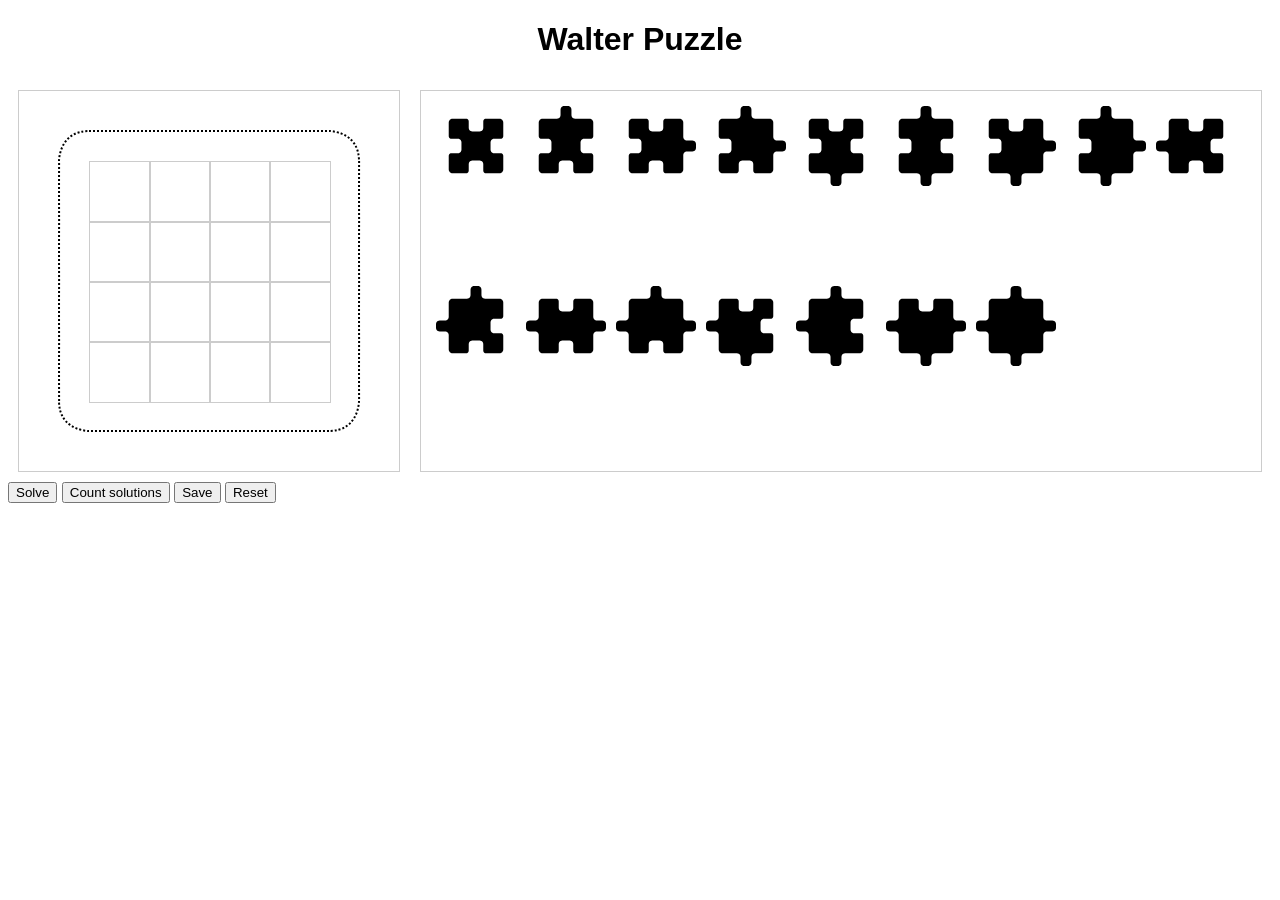
==== Web/index.html @ 634f1727 "Move Web app to dedicated folder" ====
<!DOCTYPE html>
<html lang="en">
<head>
	<meta charset="UTF-8">
	<meta name="viewport" content="width=device-width, initial-scale=1.0">
	<title>Walter Puzzle</title>
	<link rel="stylesheet" href="./style.css">
    <link rel="icon" href="./pieces/3.svg">
	<script src="./thirdparty/scripts/html2canvas.min.js"></script>
</head>
<body>
	<h1>Walter Puzzle</h1>
	<div class="container">
		<div class="grid" id="grid">
			<div class="corner"><img src="./constraints/corner-top-left.svg" /></div>
			<div class="horizontal-constraint" onclick="toggleConstraint(this, 'top')"><img id="top-0" src="./constraints/horizontal-off.svg" /></div>
			<div class="horizontal-constraint" onclick="toggleConstraint(this, 'top')"><img id="top-1" src="./constraints/horizontal-off.svg" /></div>
			<div class="horizontal-constraint" onclick="toggleConstraint(this, 'top')"><img id="top-2" src="./constraints/horizontal-off.svg" /></div>
			<div class="horizontal-constraint" onclick="toggleConstraint(this, 'top')"><img id="top-3" src="./constraints/horizontal-off.svg" /></div>
			<div class="corner"><img src="./constraints/corner-top-right.svg" /></div>

			<div class="vertical-constraint" onclick="toggleConstraint(this, 'left')"><img id="left-0" src="./constraints/vertical-off.svg" /></div>
			<div class="cell" ondragover="dragOver(event)" ondrop="drop(event)" id="0-0"></div>
			<div class="cell" ondragover="dragOver(event)" ondrop="drop(event)" id="0-1"></div>
			<div class="cell" ondragover="dragOver(event)" ondrop="drop(event)" id="0-2"></div>
			<div class="cell" ondragover="dragOver(event)" ondrop="drop(event)" id="0-3"></div>
			<div class="vertical-constraint" onclick="toggleConstraint(this, 'right')"><img id="right-0" src="./constraints/vertical-off.svg" class="mirror-horizontal" /></div>
			
			<div class="vertical-constraint" onclick="toggleConstraint(this, 'left')"><img id="left-1" src="./constraints/vertical-off.svg" /></div>
			<div class="cell" ondragover="dragOver(event)" ondrop="drop(event)" id="1-0"></div>
			<div class="cell" ondragover="dragOver(event)" ondrop="drop(event)" id="1-1"></div>
			<div class="cell" ondragover="dragOver(event)" ondrop="drop(event)" id="1-2"></div>
			<div class="cell" ondragover="dragOver(event)" ondrop="drop(event)" id="1-3"></div>
			<div class="vertical-constraint" onclick="toggleConstraint(this, 'right')"><img id="right-1" src="./constraints/vertical-off.svg" class="mirror-horizontal" /></div>
			
			<div class="vertical-constraint" onclick="toggleConstraint(this, 'left')"><img id="left-2" src="./constraints/vertical-off.svg" /></div>
			<div class="cell" ondragover="dragOver(event)" ondrop="drop(event)" id="2-0"></div>
			<div class="cell" ondragover="dragOver(event)" ondrop="drop(event)" id="2-1"></div>
			<div class="cell" ondragover="dragOver(event)" ondrop="drop(event)" id="2-2"></div>
			<div class="cell" ondragover="dragOver(event)" ondrop="drop(event)" id="2-3"></div>
			<div class="vertical-constraint" onclick="toggleConstraint(this, 'right')"><img id="right-2" src="./constraints/vertical-off.svg" class="mirror-horizontal" /></div>
			
			<div class="vertical-constraint" onclick="toggleConstraint(this, 'left')"><img id="left-3" src="./constraints/vertical-off.svg" /></div>
			<div class="cell" ondragover="dragOver(event)" ondrop="drop(event)" id="3-0"></div>
			<div class="cell" ondragover="dragOver(event)" ondrop="drop(event)" id="3-1"></div>
			<div class="cell" ondragover="dragOver(event)" ondrop="drop(event)" id="3-2"></div>
			<div class="cell" ondragover="dragOver(event)" ondrop="drop(event)" id="3-3"></div>
			<div class="vertical-constraint" onclick="toggleConstraint(this, 'right')"><img id="right-3" src="./constraints/vertical-off.svg" class="mirror-horizontal" /></div>

			<div class="corner"><img src="./constraints/corner-bottom-left.svg" /></div>
			<div class="horizontal-constraint" onclick="toggleConstraint(this, 'bottom')"><img id="bottom-0" src="./constraints/horizontal-off.svg" class="mirror-vertical" /></div>
			<div class="horizontal-constraint" onclick="toggleConstraint(this, 'bottom')"><img id="bottom-1" src="./constraints/horizontal-off.svg" class="mirror-vertical" /></div>
			<div class="horizontal-constraint" onclick="toggleConstraint(this, 'bottom')"><img id="bottom-2" src="./constraints/horizontal-off.svg" class="mirror-vertical" /></div>
			<div class="horizontal-constraint" onclick="toggleConstraint(this, 'bottom')"><img id="bottom-3" src="./constraints/horizontal-off.svg" class="mirror-vertical" /></div>
			<div class="corner"><img src="./constraints/corner-bottom-right.svg" /></div>
		</div>
		<div class="image-list" id="imageList">
			<!-- Images will be added here -->
		</div>
	</div>
	<div class="controls">
		<button id="solve" onclick="solveButton()">Solve</button>
		<button id="count" onclick="countButton()">Count solutions</button>
		<button id="save" onclick="saveButton()">Save</button>
		<button id="reset" onclick="resetButton()">Reset</button><br />
		<span id="counting">Counting the solutions, this may take a while...</span>	
	</div>
	<div id="saved-puzzles"></div>

	<canvas id="canvas"></canvas>

	<script src="./scripts/game.js"></script>
	<script src="./scripts/motion.js"></script>
	<script src="./scripts/htmlPuzzleBridge.js"></script>
    <script>
        let puzzle = new WalterPuzzle();
		loadFromHash();
		displaySavedPuzzles();
    </script>
</body>
</html>
---- Web/style.css ----
body {
    font-family: sans-serif;
}
.container {
    display: flex;
}
.image-list {
    min-width: 150px;
}
.image-list, .grid {
    margin: 10px;
    padding: 10px;
    border: 1px solid #ccc;
}
.image-list {
    display: flex;
    flex-wrap: wrap;
}
.image-list img {
    width: 80px;
    height: 80px;
    margin: 5px;
    cursor: grab;
}
.grid {
    display: grid;
    grid-template-columns: repeat(6, 60px);
    grid-template-rows: repeat(6, 60px);
    gap: 0;
}
.grid .cell, .grid .corner, .grid .horizontal-constraint, .grid .vertical-constraint {
    display: flex;
    align-items: center;
    justify-content: center;
}
.grid .cell {
    width: 60px;
    height: 60px;
    border: 1px solid #ccc;
}
.grid .corner {
    width: 60px;
    height: 60px;
    justify-content: right;
}
.grid .horizontal-constraint {
    width: 60px;
    height: 40px;
    margin-top: 10px;
    cursor: pointer;
}
.grid .vertical-constraint {
    width: 40px;
    height: 60px;
    margin-left: 8px;
    cursor: pointer;
}
.grid .vertical-constraint img, .grid .horizontal-constraint img, .grid .corner img {
    max-width: 100%;
    max-height: 100%;
}
.grid .cell img {
    width: 80px;
    height: 80px;
}
img {
    z-index: 10;
}
.red-filter {
    filter: invert(18%) sepia(100%) saturate(7473%) hue-rotate(1deg) brightness(97%) contrast(119%);
}
.green-filter {
    filter: invert(100%) sepia(100%) saturate(2000%) hue-rotate(40deg) brightness(97%) contrast(80%);
}
.mirror-horizontal {
    transform: scaleY(-1);
}
.mirror-vertical {
    transform: scaleX(-1);
}
#counting {
    display: none;
    margin-top: 1em;
}
#canvas {
    display: none;
}
.saved-puzzle {
    margin: 5px;
    padding: 5px;
    text-align: center;
    cursor: pointer;
    display: inline-block;
    border: 1px solid #ccc;
}
.saved-puzzle img {
    width: 150px;
    height: 150px;
    margin: 5px;
}
h1 {
    text-align: center;
}
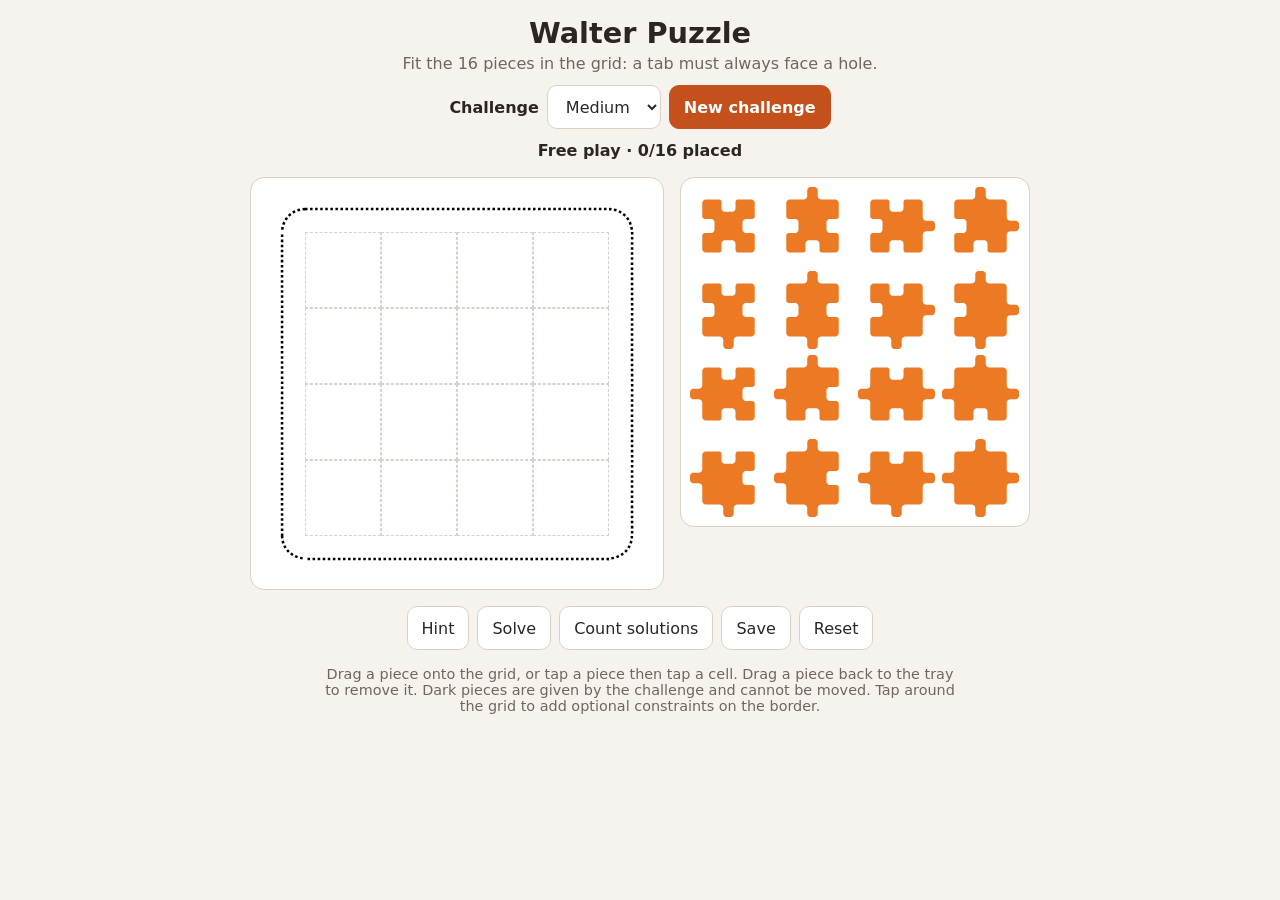
==== commit e16363c3: "Update web version" ====
--- a/Web/index.html
+++ b/Web/index.html
@@ -2,80 +2,74 @@
 <html lang="en">
 <head>
 	<meta charset="UTF-8">
-	<meta name="viewport" content="width=device-width, initial-scale=1.0">
+	<meta name="viewport" content="width=device-width, initial-scale=1.0, viewport-fit=cover">
+	<meta name="theme-color" content="#f6f3ee">
 	<title>Walter Puzzle</title>
 	<link rel="stylesheet" href="./style.css">
-    <link rel="icon" href="./pieces/3.svg">
-	<script src="./thirdparty/scripts/html2canvas.min.js"></script>
+	<link rel="icon" href="./pieces/3.svg">
 </head>
 <body>
-	<h1>Walter Puzzle</h1>
-	<div class="container">
+	<header>
+		<h1>Walter Puzzle</h1>
+		<p class="subtitle">Fit the 16 pieces in the grid: a tab must always face a hole.</p>
+	</header>
+
+	<section class="challenge-bar">
+		<label for="difficulty">Challenge</label>
+		<select id="difficulty">
+			<option value="easy">Easy</option>
+			<option value="medium" selected>Medium</option>
+			<option value="hard">Hard</option>
+			<option value="expert">Expert</option>
+		</select>
+		<button id="new-challenge" class="primary" onclick="newChallengeButton()">New challenge</button>
+	</section>
+
+	<p id="status" class="status" aria-live="polite"></p>
+
+	<main class="container">
 		<div class="grid" id="grid">
-			<div class="corner"><img src="./constraints/corner-top-left.svg" /></div>
-			<div class="horizontal-constraint" onclick="toggleConstraint(this, 'top')"><img id="top-0" src="./constraints/horizontal-off.svg" /></div>
-			<div class="horizontal-constraint" onclick="toggleConstraint(this, 'top')"><img id="top-1" src="./constraints/horizontal-off.svg" /></div>
-			<div class="horizontal-constraint" onclick="toggleConstraint(this, 'top')"><img id="top-2" src="./constraints/horizontal-off.svg" /></div>
-			<div class="horizontal-constraint" onclick="toggleConstraint(this, 'top')"><img id="top-3" src="./constraints/horizontal-off.svg" /></div>
-			<div class="corner"><img src="./constraints/corner-top-right.svg" /></div>
+			<!-- Cells and constraints are added by the script -->
+		</div>
+		<div class="tray" id="tray">
+			<!-- Pieces are added by the script -->
+		</div>
+	</main>
 
-			<div class="vertical-constraint" onclick="toggleConstraint(this, 'left')"><img id="left-0" src="./constraints/vertical-off.svg" /></div>
-			<div class="cell" ondragover="dragOver(event)" ondrop="drop(event)" id="0-0"></div>
-			<div class="cell" ondragover="dragOver(event)" ondrop="drop(event)" id="0-1"></div>
-			<div class="cell" ondragover="dragOver(event)" ondrop="drop(event)" id="0-2"></div>
-			<div class="cell" ondragover="dragOver(event)" ondrop="drop(event)" id="0-3"></div>
-			<div class="vertical-constraint" onclick="toggleConstraint(this, 'right')"><img id="right-0" src="./constraints/vertical-off.svg" class="mirror-horizontal" /></div>
-			
-			<div class="vertical-constraint" onclick="toggleConstraint(this, 'left')"><img id="left-1" src="./constraints/vertical-off.svg" /></div>
-			<div class="cell" ondragover="dragOver(event)" ondrop="drop(event)" id="1-0"></div>
-			<div class="cell" ondragover="dragOver(event)" ondrop="drop(event)" id="1-1"></div>
-			<div class="cell" ondragover="dragOver(event)" ondrop="drop(event)" id="1-2"></div>
-			<div class="cell" ondragover="dragOver(event)" ondrop="drop(event)" id="1-3"></div>
-			<div class="vertical-constraint" onclick="toggleConstraint(this, 'right')"><img id="right-1" src="./constraints/vertical-off.svg" class="mirror-horizontal" /></div>
-			
-			<div class="vertical-constraint" onclick="toggleConstraint(this, 'left')"><img id="left-2" src="./constraints/vertical-off.svg" /></div>
-			<div class="cell" ondragover="dragOver(event)" ondrop="drop(event)" id="2-0"></div>
-			<div class="cell" ondragover="dragOver(event)" ondrop="drop(event)" id="2-1"></div>
-			<div class="cell" ondragover="dragOver(event)" ondrop="drop(event)" id="2-2"></div>
-			<div class="cell" ondragover="dragOver(event)" ondrop="drop(event)" id="2-3"></div>
-			<div class="vertical-constraint" onclick="toggleConstraint(this, 'right')"><img id="right-2" src="./constraints/vertical-off.svg" class="mirror-horizontal" /></div>
-			
-			<div class="vertical-constraint" onclick="toggleConstraint(this, 'left')"><img id="left-3" src="./constraints/vertical-off.svg" /></div>
-			<div class="cell" ondragover="dragOver(event)" ondrop="drop(event)" id="3-0"></div>
-			<div class="cell" ondragover="dragOver(event)" ondrop="drop(event)" id="3-1"></div>
-			<div class="cell" ondragover="dragOver(event)" ondrop="drop(event)" id="3-2"></div>
-			<div class="cell" ondragover="dragOver(event)" ondrop="drop(event)" id="3-3"></div>
-			<div class="vertical-constraint" onclick="toggleConstraint(this, 'right')"><img id="right-3" src="./constraints/vertical-off.svg" class="mirror-horizontal" /></div>
-
-			<div class="corner"><img src="./constraints/corner-bottom-left.svg" /></div>
-			<div class="horizontal-constraint" onclick="toggleConstraint(this, 'bottom')"><img id="bottom-0" src="./constraints/horizontal-off.svg" class="mirror-vertical" /></div>
-			<div class="horizontal-constraint" onclick="toggleConstraint(this, 'bottom')"><img id="bottom-1" src="./constraints/horizontal-off.svg" class="mirror-vertical" /></div>
-			<div class="horizontal-constraint" onclick="toggleConstraint(this, 'bottom')"><img id="bottom-2" src="./constraints/horizontal-off.svg" class="mirror-vertical" /></div>
-			<div class="horizontal-constraint" onclick="toggleConstraint(this, 'bottom')"><img id="bottom-3" src="./constraints/horizontal-off.svg" class="mirror-vertical" /></div>
-			<div class="corner"><img src="./constraints/corner-bottom-right.svg" /></div>
-		</div>
-		<div class="image-list" id="imageList">
-			<!-- Images will be added here -->
-		</div>
-	</div>
-	<div class="controls">
+	<section class="controls">
+		<button id="hint" onclick="hintButton()">Hint</button>
 		<button id="solve" onclick="solveButton()">Solve</button>
 		<button id="count" onclick="countButton()">Count solutions</button>
 		<button id="save" onclick="saveButton()">Save</button>
-		<button id="reset" onclick="resetButton()">Reset</button><br />
-		<span id="counting">Counting the solutions, this may take a while...</span>	
-	</div>
-	<div id="saved-puzzles"></div>
+		<button id="reset" onclick="resetButton()">Reset</button>
+	</section>
 
-	<canvas id="canvas"></canvas>
+	<p class="help">
+		Drag a piece onto the grid, or tap a piece then tap a cell. Drag a piece back to the tray to remove it.
+		Dark pieces are given by the challenge and cannot be moved.
+		Tap around the grid to add optional constraints on the border.
+	</p>
+
+	<section id="saved-puzzles"></section>
+
+	<div id="message" class="message" role="status" aria-live="polite" onclick="hideMessage()"></div>
+
+	<!-- Colors of the pieces: the piece images are black, these filters paint them with an exact color -->
+	<svg class="filters" aria-hidden="true" width="0" height="0">
+		<filter id="piece-normal" color-interpolation-filters="sRGB"><feFlood flood-color="#ec7a24" /><feComposite in2="SourceAlpha" operator="in" /></filter>
+		<filter id="piece-locked" color-interpolation-filters="sRGB"><feFlood flood-color="#2b2622" /><feComposite in2="SourceAlpha" operator="in" /></filter>
+		<filter id="piece-error" color-interpolation-filters="sRGB"><feFlood flood-color="#b0001e" /><feComposite in2="SourceAlpha" operator="in" /></filter>
+		<filter id="piece-hint" color-interpolation-filters="sRGB"><feFlood flood-color="#2e9e44" /><feComposite in2="SourceAlpha" operator="in" /></filter>
+	</svg>
 
 	<script src="./scripts/game.js"></script>
+	<script src="./scripts/htmlPuzzleBridge.js"></script>
 	<script src="./scripts/motion.js"></script>
-	<script src="./scripts/htmlPuzzleBridge.js"></script>
-    <script>
-        let puzzle = new WalterPuzzle();
+	<script>
+		let puzzle = new WalterPuzzle();
+		buildBoard();
 		loadFromHash();
 		displaySavedPuzzles();
-    </script>
+	</script>
 </body>
-</html>+</html>
--- a/Web/style.css
+++ b/Web/style.css
@@ -1,32 +1,113 @@
+:root {
+    color-scheme: light;
+    --background: #f6f3ee;
+    --surface: #ffffff;
+    --text: #2b2622;
+    --muted: #6f665e;
+    --border: #d9d1c7;
+    --accent: #c4501b;
+    --accent-text: #ffffff;
+    --success: #2e7d32;
+    /* A cell of the grid; a piece image is 4/3 of a cell, which leaves a small gap between the pieces */
+    --cell: min(calc((100vw - 48px) / 5.2), 76px);
+    --border-band: calc(var(--cell) * 0.6);
+    --piece: calc(var(--cell) * 4 / 3);
+    /* A slot of the tray, 8 per row on small screens */
+    --slot: min(calc((100vw - 40px) / 8), 76px);
+}
+
+* {
+    box-sizing: border-box;
+}
+
 body {
-    font-family: sans-serif;
-}
+    margin: 0;
+    padding: 0 16px 32px;
+    font-family: system-ui, -apple-system, "Segoe UI", Roboto, sans-serif;
+    background: var(--background);
+    color: var(--text);
+    -webkit-tap-highlight-color: transparent;
+}
+
+header {
+    text-align: center;
+}
+h1 {
+    margin: 16px 0 4px;
+    font-size: 1.8rem;
+}
+.subtitle {
+    margin: 0 0 12px;
+    color: var(--muted);
+}
+
+/* Buttons and challenge bar */
+
+button, select {
+    font: inherit;
+    min-height: 44px;
+    padding: 8px 14px;
+    border: 1px solid var(--border);
+    border-radius: 10px;
+    background: var(--surface);
+    color: var(--text);
+    cursor: pointer;
+    touch-action: manipulation;
+}
+button:hover {
+    border-color: var(--muted);
+}
+button:disabled {
+    opacity: 0.5;
+    cursor: wait;
+}
+button.primary {
+    background: var(--accent);
+    border-color: var(--accent);
+    color: var(--accent-text);
+    font-weight: 600;
+}
+.challenge-bar, .controls {
+    display: flex;
+    flex-wrap: wrap;
+    align-items: center;
+    justify-content: center;
+    gap: 8px;
+}
+.challenge-bar label {
+    font-weight: 600;
+}
+
+.status {
+    min-height: 1.5em;
+    margin: 12px 0;
+    text-align: center;
+    font-weight: 600;
+}
+.status.success {
+    color: var(--success);
+}
+
+/* Board and tray */
+
 .container {
     display: flex;
-}
-.image-list {
-    min-width: 150px;
-}
-.image-list, .grid {
-    margin: 10px;
-    padding: 10px;
-    border: 1px solid #ccc;
-}
-.image-list {
-    display: flex;
-    flex-wrap: wrap;
-}
-.image-list img {
-    width: 80px;
-    height: 80px;
-    margin: 5px;
-    cursor: grab;
+    flex-direction: column;
+    align-items: center;
+    gap: 16px;
 }
 .grid {
     display: grid;
-    grid-template-columns: repeat(6, 60px);
-    grid-template-rows: repeat(6, 60px);
-    gap: 0;
+    grid-template-columns: var(--border-band) repeat(4, var(--cell)) var(--border-band);
+    grid-template-rows: var(--border-band) repeat(4, var(--cell)) var(--border-band);
+    padding: 8px;
+    background: var(--surface);
+    border: 1px solid var(--border);
+    border-radius: 14px;
+    transition: box-shadow 0.3s;
+}
+.grid.solved {
+    box-shadow: 0 0 0 4px var(--success);
 }
 .grid .cell, .grid .corner, .grid .horizontal-constraint, .grid .vertical-constraint {
     display: flex;
@@ -34,43 +115,103 @@
     justify-content: center;
 }
 .grid .cell {
-    width: 60px;
-    height: 60px;
-    border: 1px solid #ccc;
-}
-.grid .corner {
-    width: 60px;
-    height: 60px;
-    justify-content: right;
-}
-.grid .horizontal-constraint {
-    width: 60px;
-    height: 40px;
-    margin-top: 10px;
+    position: relative;
+    outline: 1px dashed var(--border);
+    outline-offset: -1px;
+}
+.grid .cell.drop-target {
+    background: rgba(196, 80, 27, 0.15);
+}
+.grid .horizontal-constraint, .grid .vertical-constraint {
     cursor: pointer;
-}
-.grid .vertical-constraint {
-    width: 40px;
-    height: 60px;
-    margin-left: 8px;
-    cursor: pointer;
+    touch-action: manipulation;
 }
 .grid .vertical-constraint img, .grid .horizontal-constraint img, .grid .corner img {
-    max-width: 100%;
-    max-height: 100%;
-}
-.grid .cell img {
-    width: 80px;
-    height: 80px;
-}
-img {
-    z-index: 10;
-}
-.red-filter {
-    filter: invert(18%) sepia(100%) saturate(7473%) hue-rotate(1deg) brightness(97%) contrast(119%);
-}
-.green-filter {
-    filter: invert(100%) sepia(100%) saturate(2000%) hue-rotate(40deg) brightness(97%) contrast(80%);
+    width: 100%;
+    height: 100%;
+}
+.grid .cell .piece, .preview .cell .mini-piece {
+    position: absolute;
+    left: calc((var(--cell) - var(--piece)) / 2);
+    top: calc((var(--cell) - var(--piece)) / 2);
+    width: var(--piece);
+    height: var(--piece);
+    z-index: 1;
+}
+
+.tray {
+    display: grid;
+    grid-template-columns: repeat(8, var(--slot));
+    grid-auto-rows: var(--slot);
+    padding: 6px;
+    background: var(--surface);
+    border: 1px solid var(--border);
+    border-radius: 14px;
+}
+.tray.drop-target {
+    background: #fbeee6;
+}
+.tray .slot {
+    display: flex;
+    align-items: center;
+    justify-content: center;
+}
+.tray .piece {
+    width: 92%;
+    height: 92%;
+}
+
+@media (min-width: 820px) {
+    :root {
+        --slot: 84px;
+    }
+    .container {
+        flex-direction: row;
+        justify-content: center;
+        align-items: flex-start;
+    }
+    .tray {
+        grid-template-columns: repeat(4, var(--slot));
+    }
+}
+
+/* Pieces */
+
+.piece {
+    cursor: grab;
+    touch-action: none;
+    user-select: none;
+    -webkit-user-select: none;
+    -webkit-user-drag: none;
+    -webkit-touch-callout: none;
+    filter: url(#piece-normal);
+}
+.piece.locked {
+    cursor: not-allowed;
+}
+/* The colors are SVG filters defined in index.html */
+.piece.locked, .mini-piece.locked {
+    filter: url(#piece-locked);
+}
+.piece.selected {
+    outline: 3px solid var(--text);
+    outline-offset: 2px;
+    border-radius: 8px;
+}
+.piece.dragging {
+    opacity: 0.25;
+}
+.piece.ghost {
+    position: fixed;
+    z-index: 100;
+    pointer-events: none;
+    transform: translate(-50%, -50%) scale(1.1);
+}
+.piece.red-filter {
+    filter: url(#piece-error);
+}
+.piece.green-filter {
+    filter: url(#piece-hint);
 }
 .mirror-horizontal {
     transform: scaleY(-1);
@@ -78,26 +219,89 @@
 .mirror-vertical {
     transform: scaleX(-1);
 }
-#counting {
-    display: none;
-    margin-top: 1em;
-}
-#canvas {
-    display: none;
+
+/* Help and saved puzzles */
+
+.controls {
+    margin-top: 16px;
+}
+.help {
+    max-width: 640px;
+    margin: 16px auto 0;
+    color: var(--muted);
+    font-size: 0.9rem;
+    text-align: center;
+}
+#saved-puzzles {
+    max-width: 900px;
+    margin: 16px auto 0;
+    text-align: center;
+}
+.saved-list {
+    display: flex;
+    gap: 8px;
+    overflow-x: auto;
+    padding-bottom: 8px;
 }
 .saved-puzzle {
-    margin: 5px;
-    padding: 5px;
+    flex: 0 0 auto;
+    padding: 6px;
     text-align: center;
     cursor: pointer;
-    display: inline-block;
-    border: 1px solid #ccc;
-}
-.saved-puzzle img {
-    width: 150px;
-    height: 150px;
-    margin: 5px;
-}
-h1 {
-    text-align: center;
-}+    background: var(--surface);
+    border: 1px solid var(--border);
+    border-radius: 10px;
+    font-size: 0.85rem;
+}
+.preview {
+    --cell: 28px;
+    --piece: calc(var(--cell) * 4 / 3);
+    display: grid;
+    grid-template-columns: repeat(4, var(--cell));
+    grid-auto-rows: var(--cell);
+    margin: 8px 8px 6px;
+}
+.preview .cell {
+    position: relative;
+}
+.mini-piece {
+    filter: url(#piece-normal);
+}
+
+/* Message banner */
+
+.message {
+    position: fixed;
+    left: 50%;
+    bottom: calc(16px + env(safe-area-inset-bottom));
+    z-index: 50;
+    width: max-content;
+    max-width: calc(100vw - 32px);
+    padding: 14px 20px;
+    border-radius: 12px;
+    background: var(--text);
+    color: #ffffff;
+    font-weight: 600;
+    text-align: center;
+    box-shadow: 0 6px 24px rgba(0, 0, 0, 0.25);
+    opacity: 0;
+    pointer-events: none;
+    transform: translate(-50%, 20px);
+    transition: opacity 0.2s, transform 0.2s;
+}
+.message.visible {
+    opacity: 1;
+    pointer-events: auto;
+    transform: translate(-50%, 0);
+}
+.message.success {
+    background: var(--success);
+}
+.message.warning {
+    background: #b3261e;
+}
+.filters {
+    position: absolute;
+    width: 0;
+    height: 0;
+}
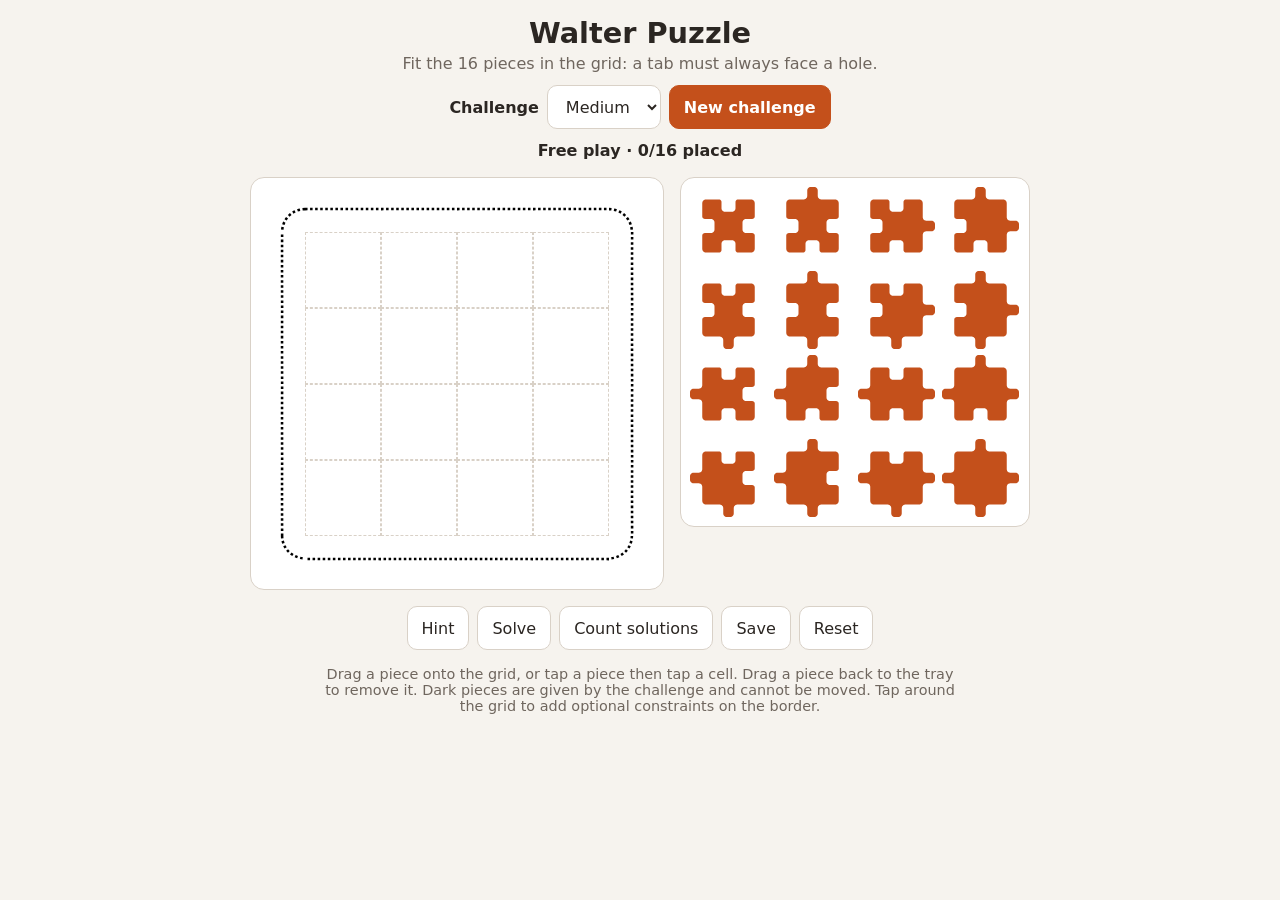
==== commit e27e3575: "Update pieces colors in web version and add button on readme" ====
--- a/Web/index.html
+++ b/Web/index.html
@@ -56,7 +56,7 @@
 
 	<!-- Colors of the pieces: the piece images are black, these filters paint them with an exact color -->
 	<svg class="filters" aria-hidden="true" width="0" height="0">
-		<filter id="piece-normal" color-interpolation-filters="sRGB"><feFlood flood-color="#ec7a24" /><feComposite in2="SourceAlpha" operator="in" /></filter>
+		<filter id="piece-normal" color-interpolation-filters="sRGB"><feFlood flood-color="#c4501b" /><feComposite in2="SourceAlpha" operator="in" /></filter>
 		<filter id="piece-locked" color-interpolation-filters="sRGB"><feFlood flood-color="#2b2622" /><feComposite in2="SourceAlpha" operator="in" /></filter>
 		<filter id="piece-error" color-interpolation-filters="sRGB"><feFlood flood-color="#b0001e" /><feComposite in2="SourceAlpha" operator="in" /></filter>
 		<filter id="piece-hint" color-interpolation-filters="sRGB"><feFlood flood-color="#2e9e44" /><feComposite in2="SourceAlpha" operator="in" /></filter>
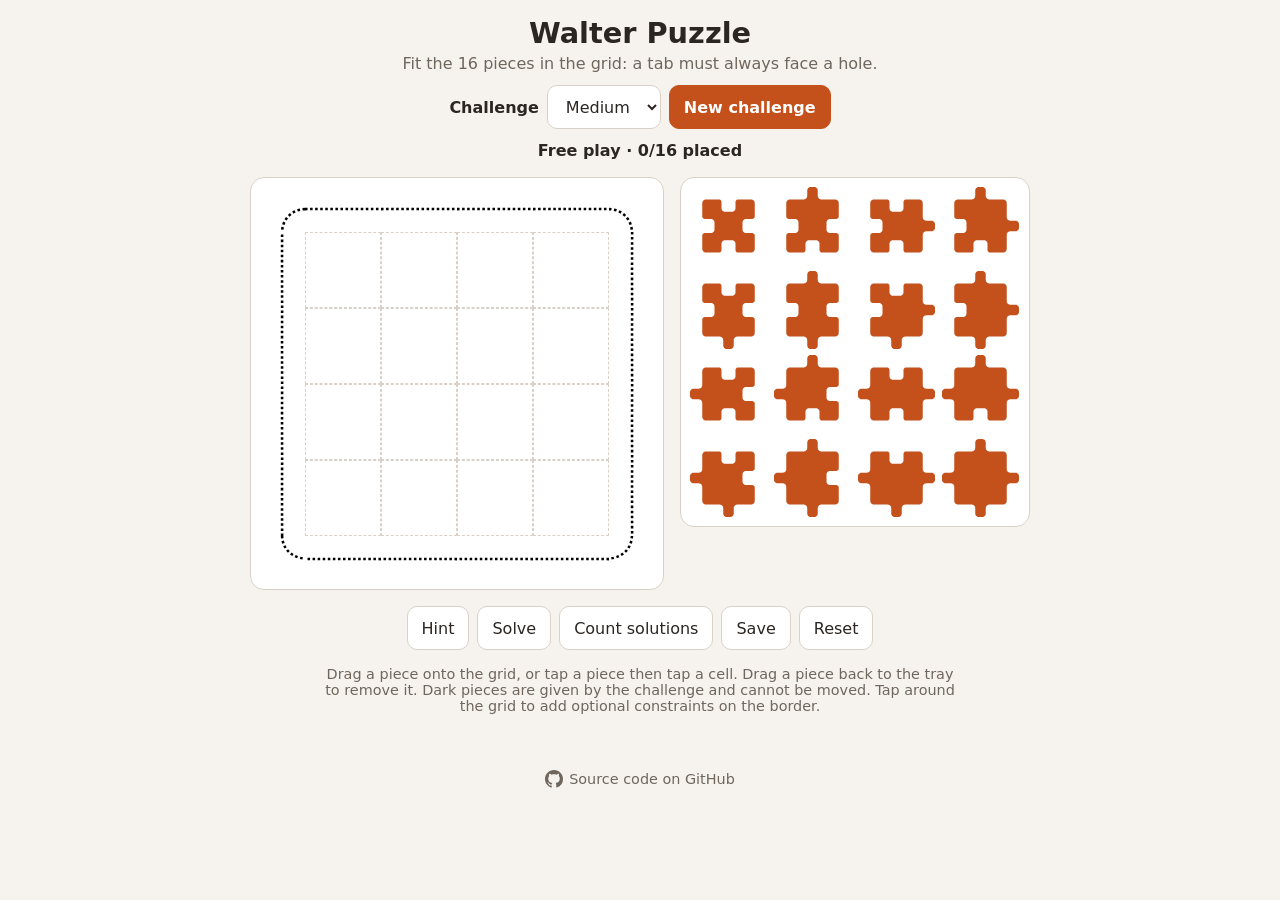
==== commit c77124bf: "Add Github link on web page" ====
--- a/Web/index.html
+++ b/Web/index.html
@@ -39,7 +39,7 @@
 	<section class="controls">
 		<button id="hint" onclick="hintButton()">Hint</button>
 		<button id="solve" onclick="solveButton()">Solve</button>
-		<button id="count" onclick="countButton()">Count solutions</button>
+		<button id="count" onclick="countButton()">Count<span class="long-label"> solutions</span></button>
 		<button id="save" onclick="saveButton()">Save</button>
 		<button id="reset" onclick="resetButton()">Reset</button>
 	</section>
@@ -51,6 +51,13 @@
 	</p>
 
 	<section id="saved-puzzles"></section>
+
+	<footer>
+		<a href="https://github.com/TheophileWalter/WalterPuzzle" target="_blank" rel="noopener">
+			<svg viewBox="0 0 16 16" width="18" height="18" aria-hidden="true"><path fill="currentColor" d="M8 0C3.58 0 0 3.58 0 8c0 3.54 2.29 6.53 5.47 7.59.4.07.55-.17.55-.38 0-.19-.01-.82-.01-1.49-2.01.37-2.53-.49-2.69-.94-.09-.23-.48-.94-.82-1.13-.28-.15-.68-.52-.01-.53.63-.01 1.08.58 1.23.82.72 1.21 1.87.87 2.33.66.07-.52.28-.87.51-1.07-1.78-.2-3.64-.89-3.64-3.95 0-.87.31-1.59.82-2.15-.08-.2-.36-1.02.08-2.12 0 0 .67-.21 2.2.82.64-.18 1.32-.27 2-.27.68 0 1.36.09 2 .27 1.53-1.04 2.2-.82 2.2-.82.44 1.1.16 1.92.08 2.12.51.56.82 1.27.82 2.15 0 3.07-1.87 3.75-3.65 3.95.29.25.54.73.54 1.48 0 1.07-.01 1.93-.01 2.2 0 .21.15.46.55.38A8.013 8.013 0 0016 8c0-4.42-3.58-8-8-8z"></path></svg>
+			Source code on GitHub
+		</a>
+	</footer>
 
 	<div id="message" class="message" role="status" aria-live="polite" onclick="hideMessage()"></div>
 
--- a/Web/style.css
+++ b/Web/style.css
@@ -161,6 +161,58 @@
     height: 92%;
 }
 
+/* Compact layout on phones */
+@media (max-width: 600px) {
+    body {
+        padding: 0 12px 24px;
+        font-size: 15px;
+    }
+    h1 {
+        margin: 10px 0 2px;
+        font-size: 1.35rem;
+    }
+    .subtitle {
+        margin-bottom: 8px;
+        font-size: 0.85rem;
+    }
+    button, select {
+        min-height: 38px;
+        padding: 6px 10px;
+        border-radius: 8px;
+        font-size: 0.9rem;
+    }
+    .challenge-bar, .controls {
+        gap: 6px;
+    }
+    .challenge-bar label {
+        font-size: 0.9rem;
+    }
+    .status {
+        margin: 8px 0;
+        font-size: 0.85rem;
+    }
+    .container {
+        gap: 10px;
+    }
+    .grid {
+        padding: 4px;
+    }
+    .controls {
+        margin-top: 10px;
+    }
+    .long-label {
+        display: none;
+    }
+    .help {
+        margin-top: 10px;
+        font-size: 0.8rem;
+    }
+    .message {
+        padding: 10px 16px;
+        font-size: 0.9rem;
+    }
+}
+
 @media (min-width: 820px) {
     :root {
         --slot: 84px;
@@ -266,6 +318,25 @@
 }
 .mini-piece {
     filter: url(#piece-normal);
+}
+
+footer {
+    margin-top: 24px;
+    text-align: center;
+}
+footer a {
+    display: inline-flex;
+    align-items: center;
+    gap: 6px;
+    padding: 8px 12px;
+    color: var(--muted);
+    font-size: 0.9rem;
+    text-decoration: none;
+    border-radius: 8px;
+}
+footer a:hover {
+    color: var(--text);
+    background: var(--surface);
 }
 
 /* Message banner */
